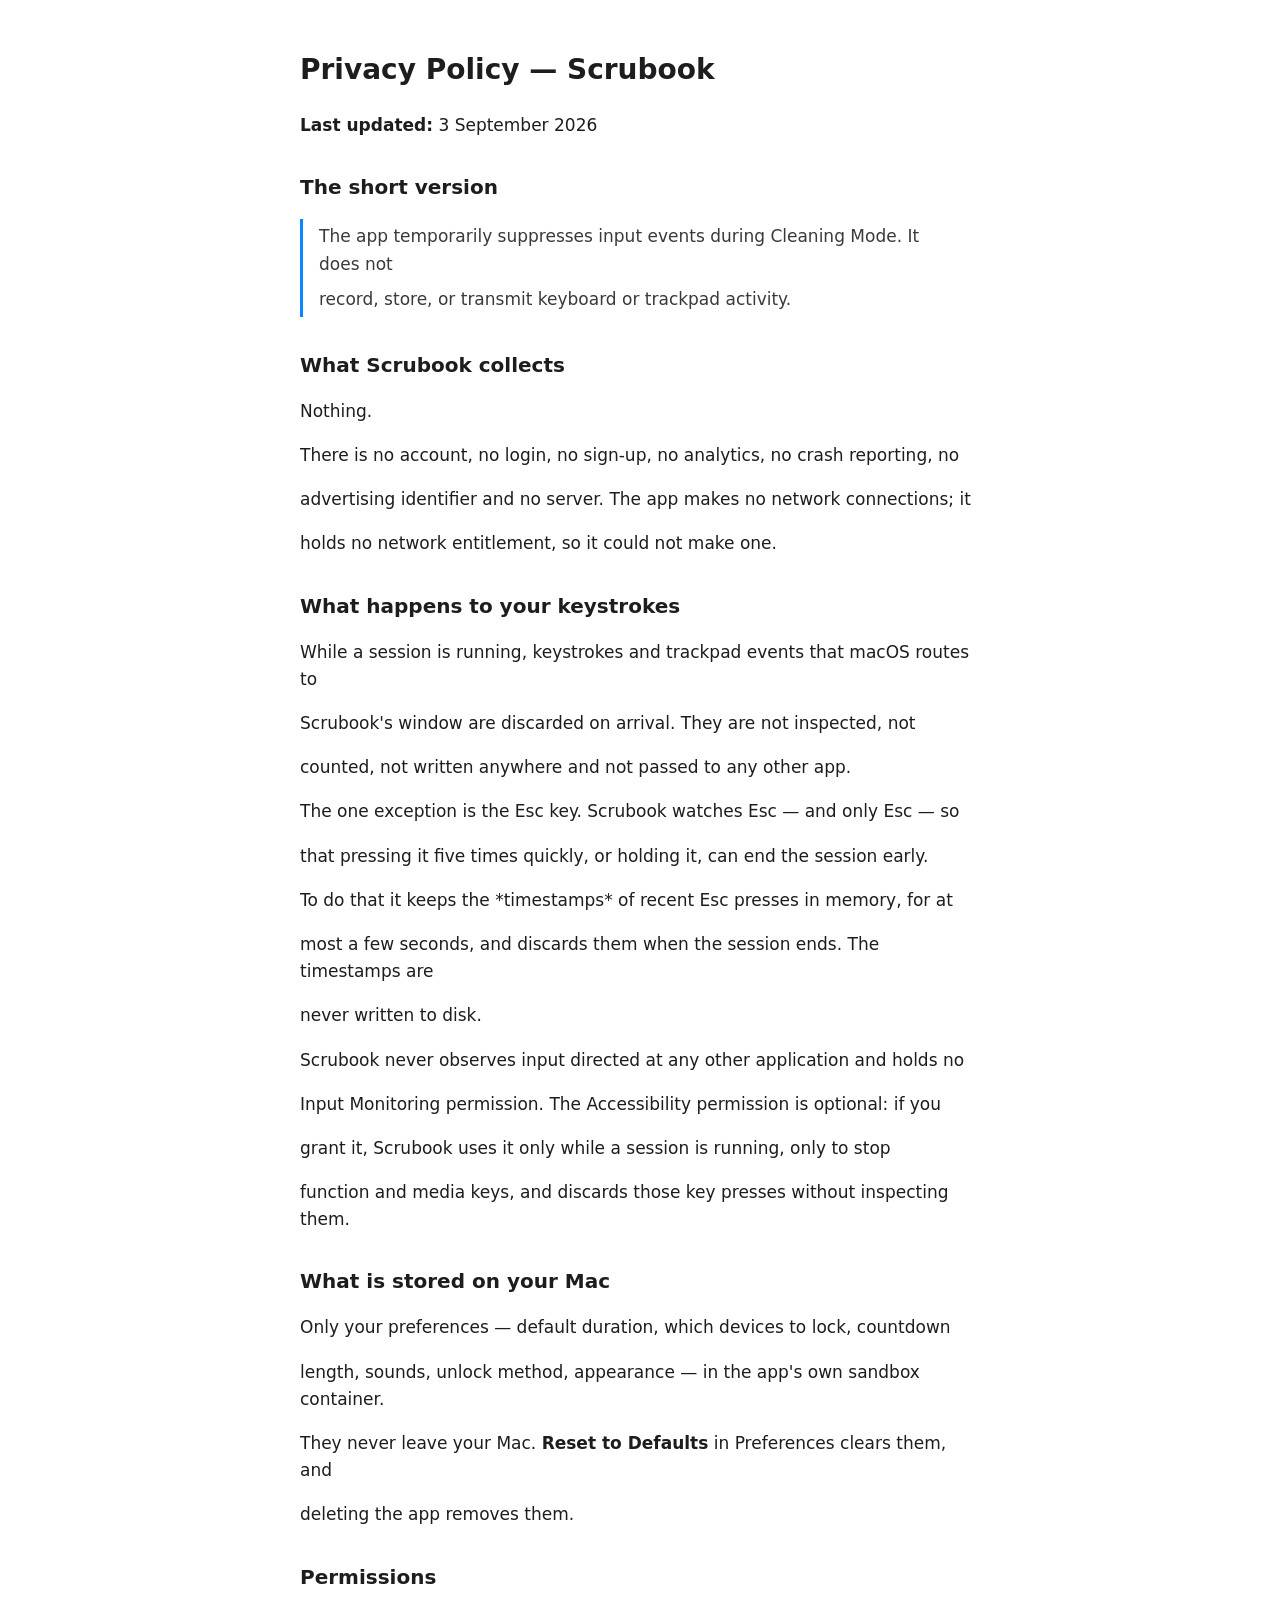
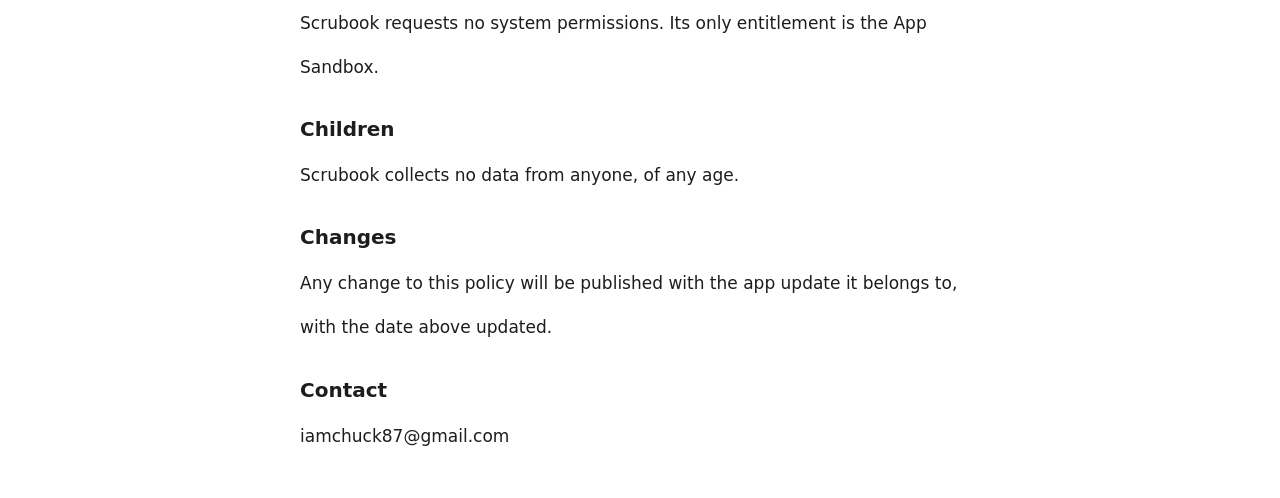
==== privacy.html @ 93cf6342 "Privacy policy: Accessibility is optional (function/media key lock) Co-Authored-By: Claude Fable 5.1" ====
<!doctype html><html lang="en"><head><meta charset="utf-8"><meta name="viewport" content="width=device-width,initial-scale=1">
<title>Scrubook — Privacy Policy</title>
<style>body{font:17px/1.6 -apple-system,system-ui,sans-serif;max-width:680px;margin:48px auto;padding:0 20px;color:#1d1d1f}
h1{font-size:28px}h2{font-size:20px;margin-top:32px}blockquote{border-left:3px solid #0a84ff;margin:0;padding:4px 16px;color:#3a3a3c}
@media(prefers-color-scheme:dark){body{background:#111;color:#e5e5ea}blockquote{color:#c7c7cc}}</style></head><body>
<h1>Privacy Policy — Scrubook</h1>

<p><strong>Last updated:</strong> 3 September 2026</p>

<h2>The short version</h2>

<blockquote>The app temporarily suppresses input events during Cleaning Mode. It does not</blockquote>
<blockquote>record, store, or transmit keyboard or trackpad activity.</blockquote>

<h2>What Scrubook collects</h2>

<p>Nothing.</p>

<p>There is no account, no login, no sign-up, no analytics, no crash reporting, no</p>
<p>advertising identifier and no server. The app makes no network connections; it</p>
<p>holds no network entitlement, so it could not make one.</p>

<h2>What happens to your keystrokes</h2>

<p>While a session is running, keystrokes and trackpad events that macOS routes to</p>
<p>Scrubook&#x27;s window are discarded on arrival. They are not inspected, not</p>
<p>counted, not written anywhere and not passed to any other app.</p>

<p>The one exception is the Esc key. Scrubook watches Esc — and only Esc — so</p>
<p>that pressing it five times quickly, or holding it, can end the session early.</p>
<p>To do that it keeps the *timestamps* of recent Esc presses in memory, for at</p>
<p>most a few seconds, and discards them when the session ends. The timestamps are</p>
<p>never written to disk.</p>

<p>Scrubook never observes input directed at any other application and holds no</p>
<p>Input Monitoring permission. The Accessibility permission is optional: if you</p>
<p>grant it, Scrubook uses it only while a session is running, only to stop</p>
<p>function and media keys, and discards those key presses without inspecting them.</p>

<h2>What is stored on your Mac</h2>

<p>Only your preferences — default duration, which devices to lock, countdown</p>
<p>length, sounds, unlock method, appearance — in the app&#x27;s own sandbox container.</p>
<p>They never leave your Mac. <strong>Reset to Defaults</strong> in Preferences clears them, and</p>
<p>deleting the app removes them.</p>

<h2>Permissions</h2>

<p>Scrubook requests no system permissions. Its only entitlement is the App</p>
<p>Sandbox.</p>

<h2>Children</h2>

<p>Scrubook collects no data from anyone, of any age.</p>

<h2>Changes</h2>

<p>Any change to this policy will be published with the app update it belongs to,</p>
<p>with the date above updated.</p>

<h2>Contact</h2>

<p>iamchuck87@gmail.com</p>
</body></html>
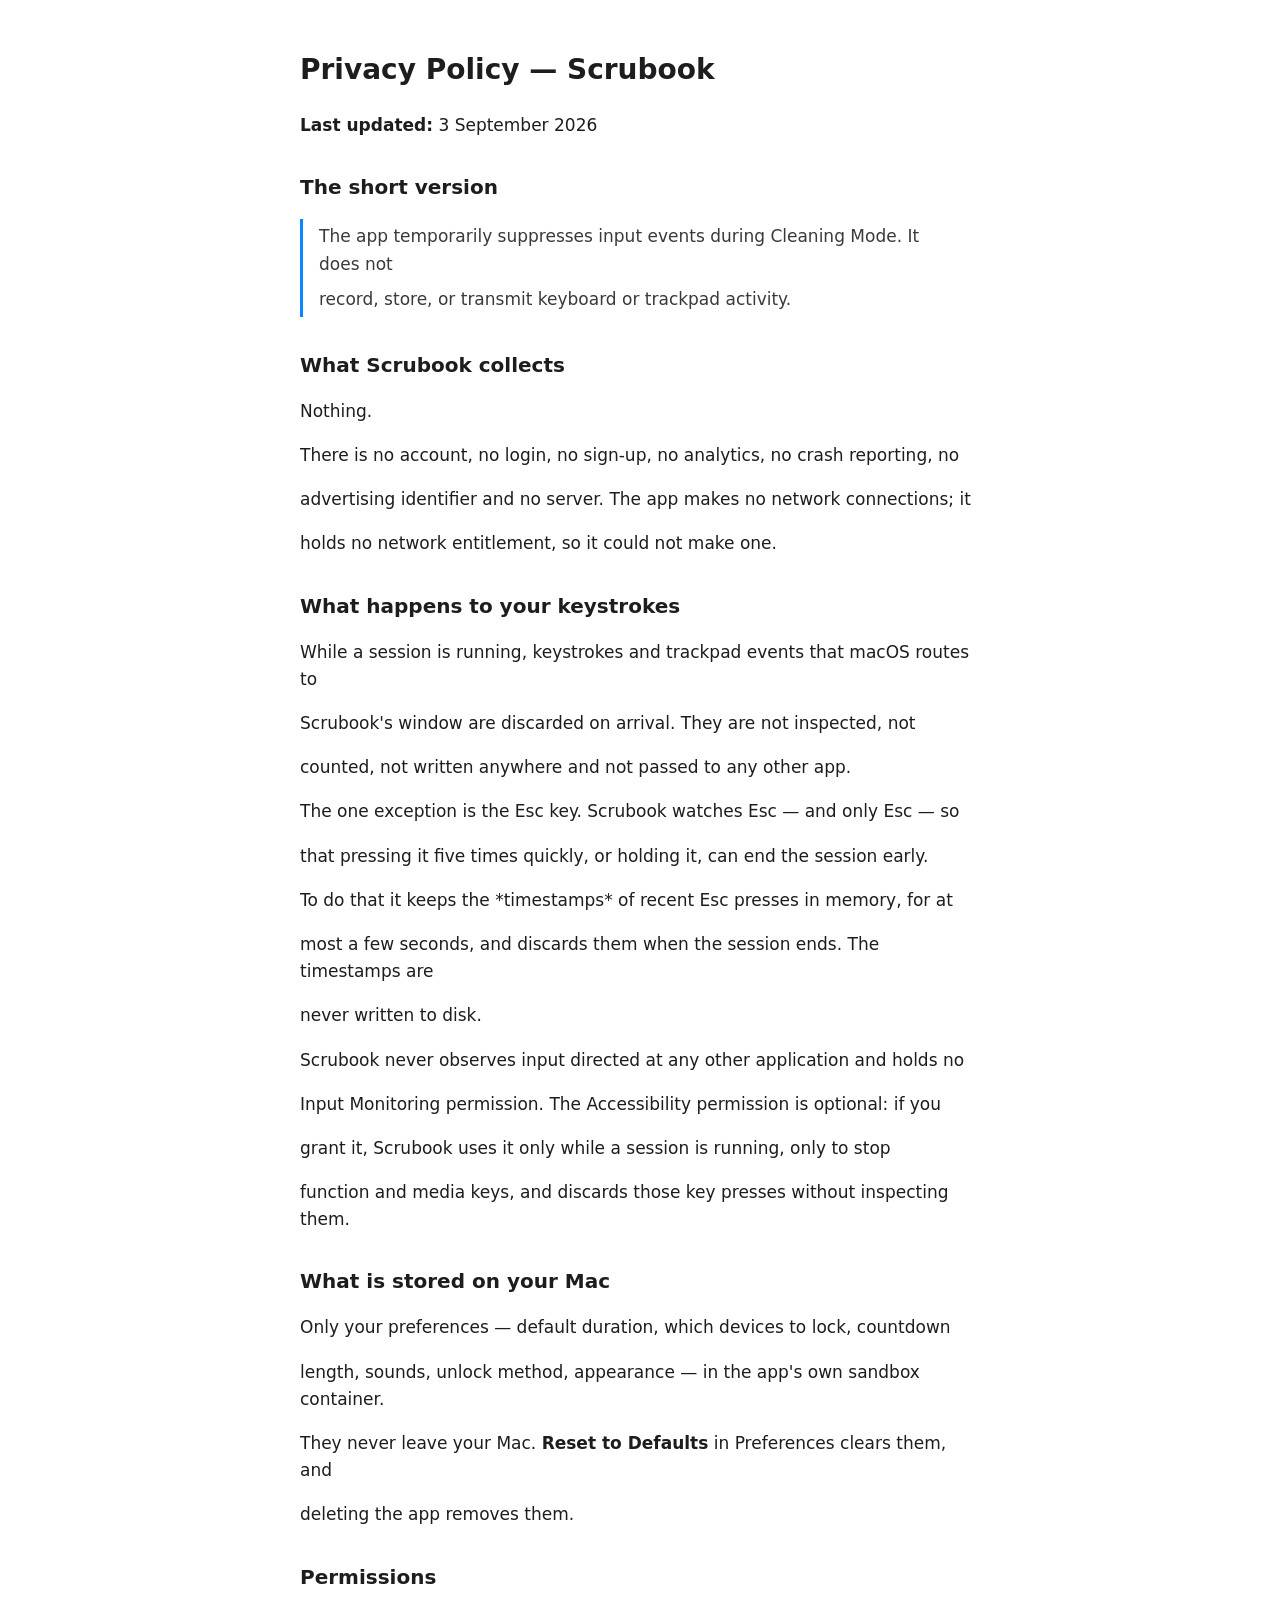
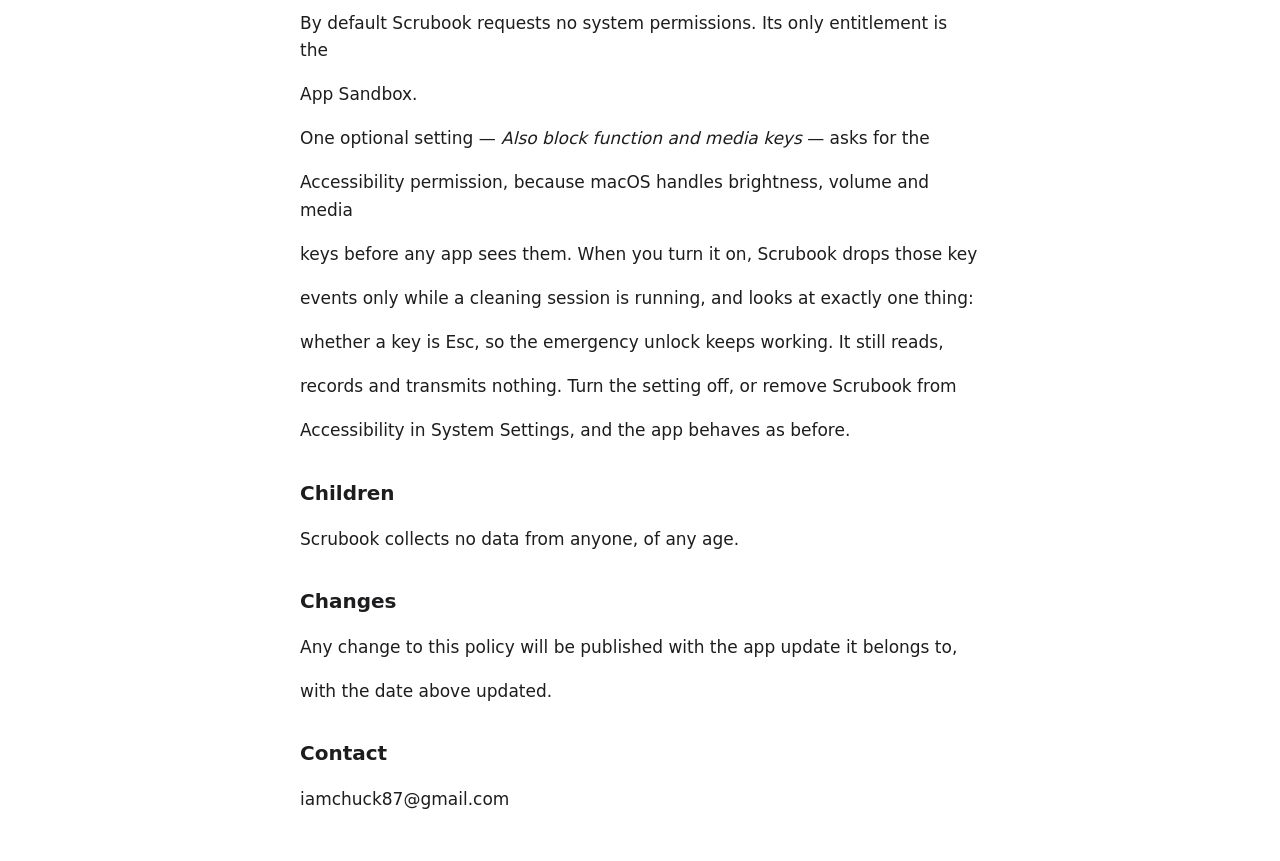
==== commit f43d6c18: "Permissions wording: base lock needs none, Accessibility optional Co-Authored-By: Claude Fable 5.1 <" ====
--- a/privacy.html
+++ b/privacy.html
@@ -46,8 +46,16 @@
 
 <h2>Permissions</h2>
 
-<p>Scrubook requests no system permissions. Its only entitlement is the App</p>
-<p>Sandbox.</p>
+<p>By default Scrubook requests no system permissions. Its only entitlement is the</p>
+<p>App Sandbox.</p>
+
+<p>One optional setting — <em>Also block function and media keys</em> — asks for the</p>
+<p>Accessibility permission, because macOS handles brightness, volume and media</p>
+<p>keys before any app sees them. When you turn it on, Scrubook drops those key</p>
+<p>events only while a cleaning session is running, and looks at exactly one thing:</p>
+<p>whether a key is Esc, so the emergency unlock keeps working. It still reads,</p>
+<p>records and transmits nothing. Turn the setting off, or remove Scrubook from</p>
+<p>Accessibility in System Settings, and the app behaves as before.</p>
 
 <h2>Children</h2>
 
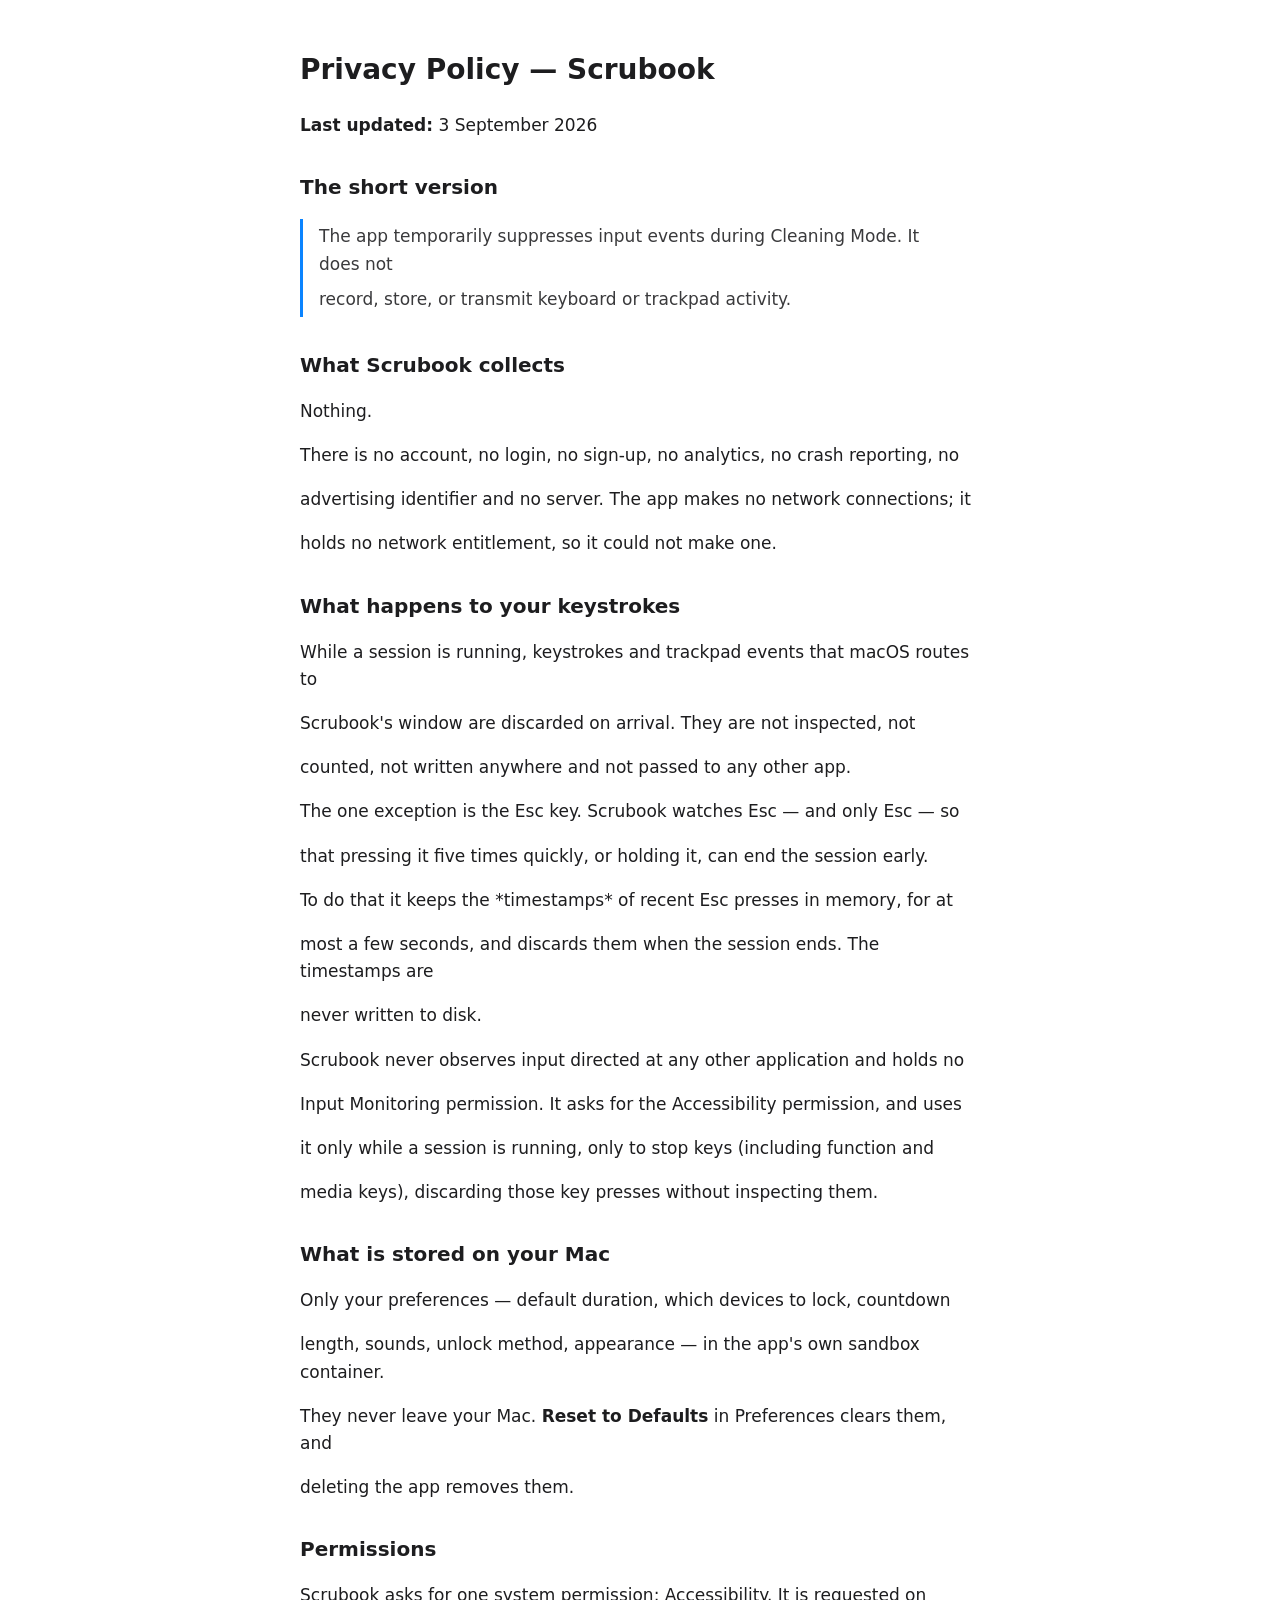
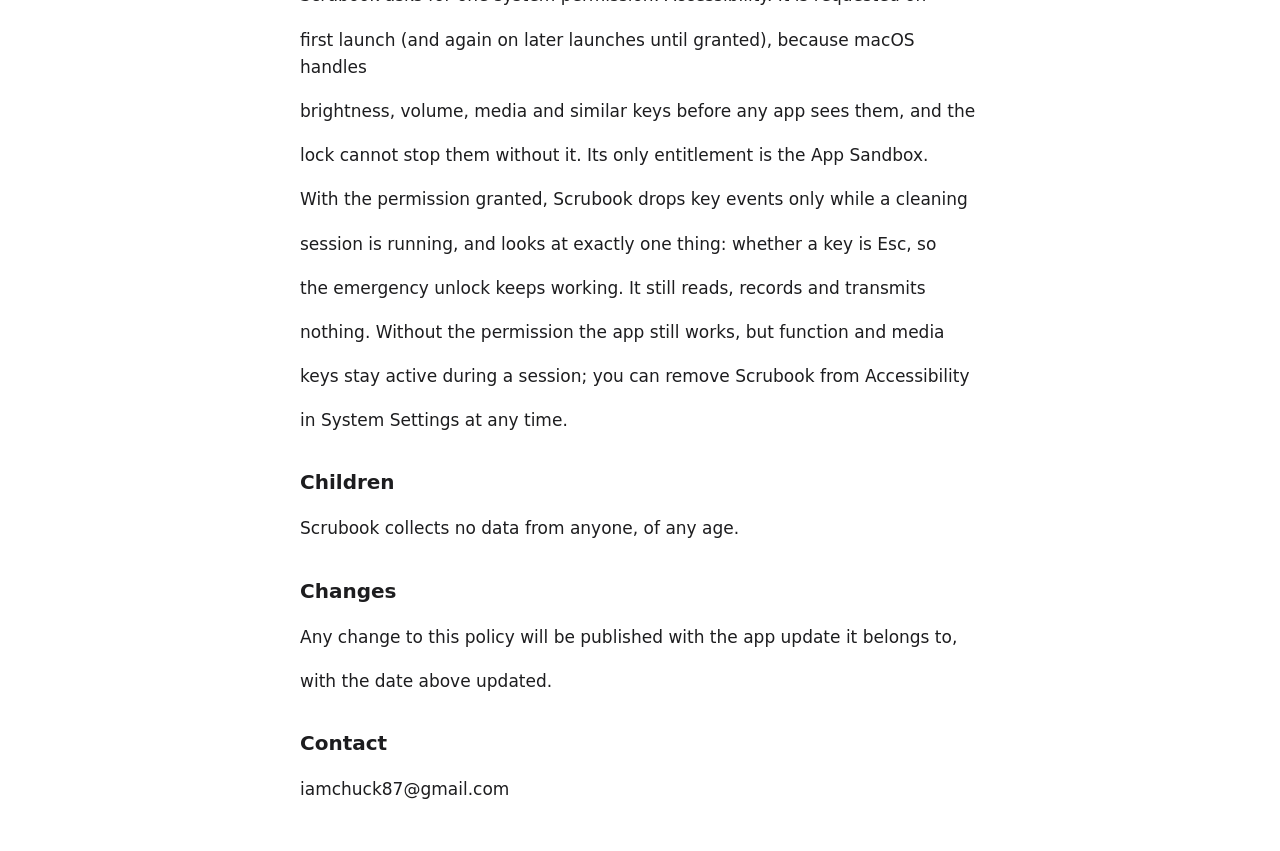
==== commit fadb3d92: "Accessibility permission is requested on first launch Co-Authored-By: Claude Fable 5.1 <noreply@anth" ====
--- a/privacy.html
+++ b/privacy.html
@@ -33,9 +33,9 @@
 <p>never written to disk.</p>
 
 <p>Scrubook never observes input directed at any other application and holds no</p>
-<p>Input Monitoring permission. The Accessibility permission is optional: if you</p>
-<p>grant it, Scrubook uses it only while a session is running, only to stop</p>
-<p>function and media keys, and discards those key presses without inspecting them.</p>
+<p>Input Monitoring permission. It asks for the Accessibility permission, and uses</p>
+<p>it only while a session is running, only to stop keys (including function and</p>
+<p>media keys), discarding those key presses without inspecting them.</p>
 
 <h2>What is stored on your Mac</h2>
 
@@ -46,16 +46,17 @@
 
 <h2>Permissions</h2>
 
-<p>By default Scrubook requests no system permissions. Its only entitlement is the</p>
-<p>App Sandbox.</p>
+<p>Scrubook asks for one system permission: Accessibility. It is requested on</p>
+<p>first launch (and again on later launches until granted), because macOS handles</p>
+<p>brightness, volume, media and similar keys before any app sees them, and the</p>
+<p>lock cannot stop them without it. Its only entitlement is the App Sandbox.</p>
 
-<p>One optional setting — <em>Also block function and media keys</em> — asks for the</p>
-<p>Accessibility permission, because macOS handles brightness, volume and media</p>
-<p>keys before any app sees them. When you turn it on, Scrubook drops those key</p>
-<p>events only while a cleaning session is running, and looks at exactly one thing:</p>
-<p>whether a key is Esc, so the emergency unlock keeps working. It still reads,</p>
-<p>records and transmits nothing. Turn the setting off, or remove Scrubook from</p>
-<p>Accessibility in System Settings, and the app behaves as before.</p>
+<p>With the permission granted, Scrubook drops key events only while a cleaning</p>
+<p>session is running, and looks at exactly one thing: whether a key is Esc, so</p>
+<p>the emergency unlock keeps working. It still reads, records and transmits</p>
+<p>nothing. Without the permission the app still works, but function and media</p>
+<p>keys stay active during a session; you can remove Scrubook from Accessibility</p>
+<p>in System Settings at any time.</p>
 
 <h2>Children</h2>
 
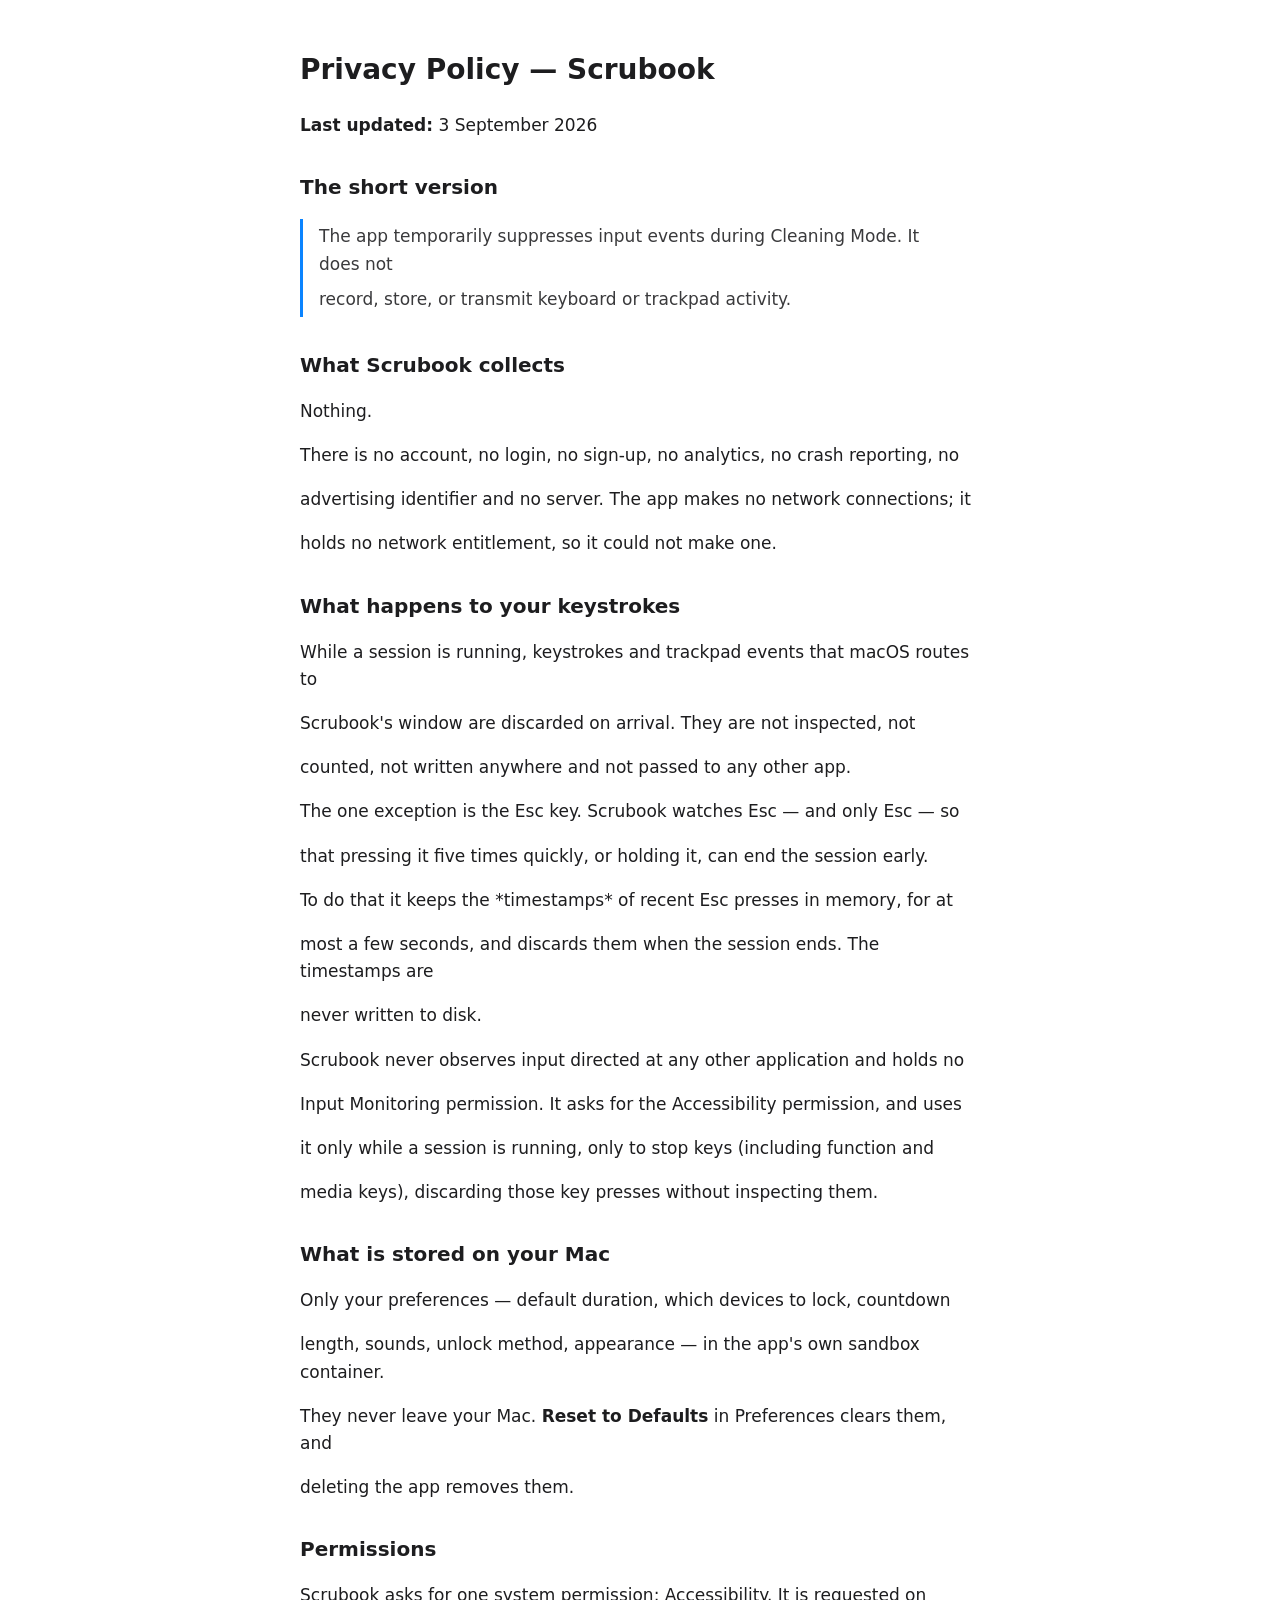
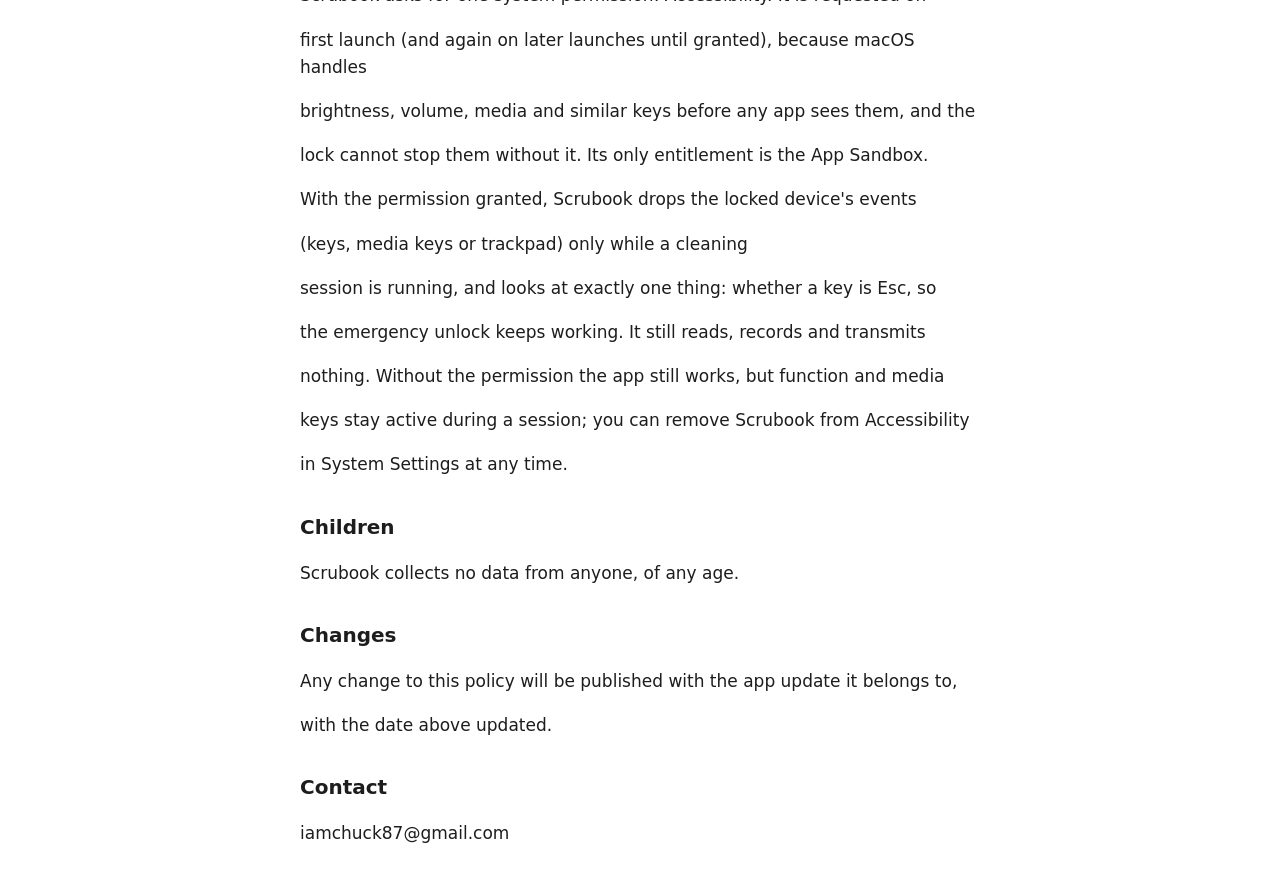
==== commit 3aef7e74: "Privacy: the tap drops the locked device's events Co-Authored-By: Claude Fable 5.1 <noreply@anthropi" ====
--- a/privacy.html
+++ b/privacy.html
@@ -51,7 +51,8 @@
 <p>brightness, volume, media and similar keys before any app sees them, and the</p>
 <p>lock cannot stop them without it. Its only entitlement is the App Sandbox.</p>
 
-<p>With the permission granted, Scrubook drops key events only while a cleaning</p>
+<p>With the permission granted, Scrubook drops the locked device's events</p>
+<p>(keys, media keys or trackpad) only while a cleaning</p>
 <p>session is running, and looks at exactly one thing: whether a key is Esc, so</p>
 <p>the emergency unlock keeps working. It still reads, records and transmits</p>
 <p>nothing. Without the permission the app still works, but function and media</p>
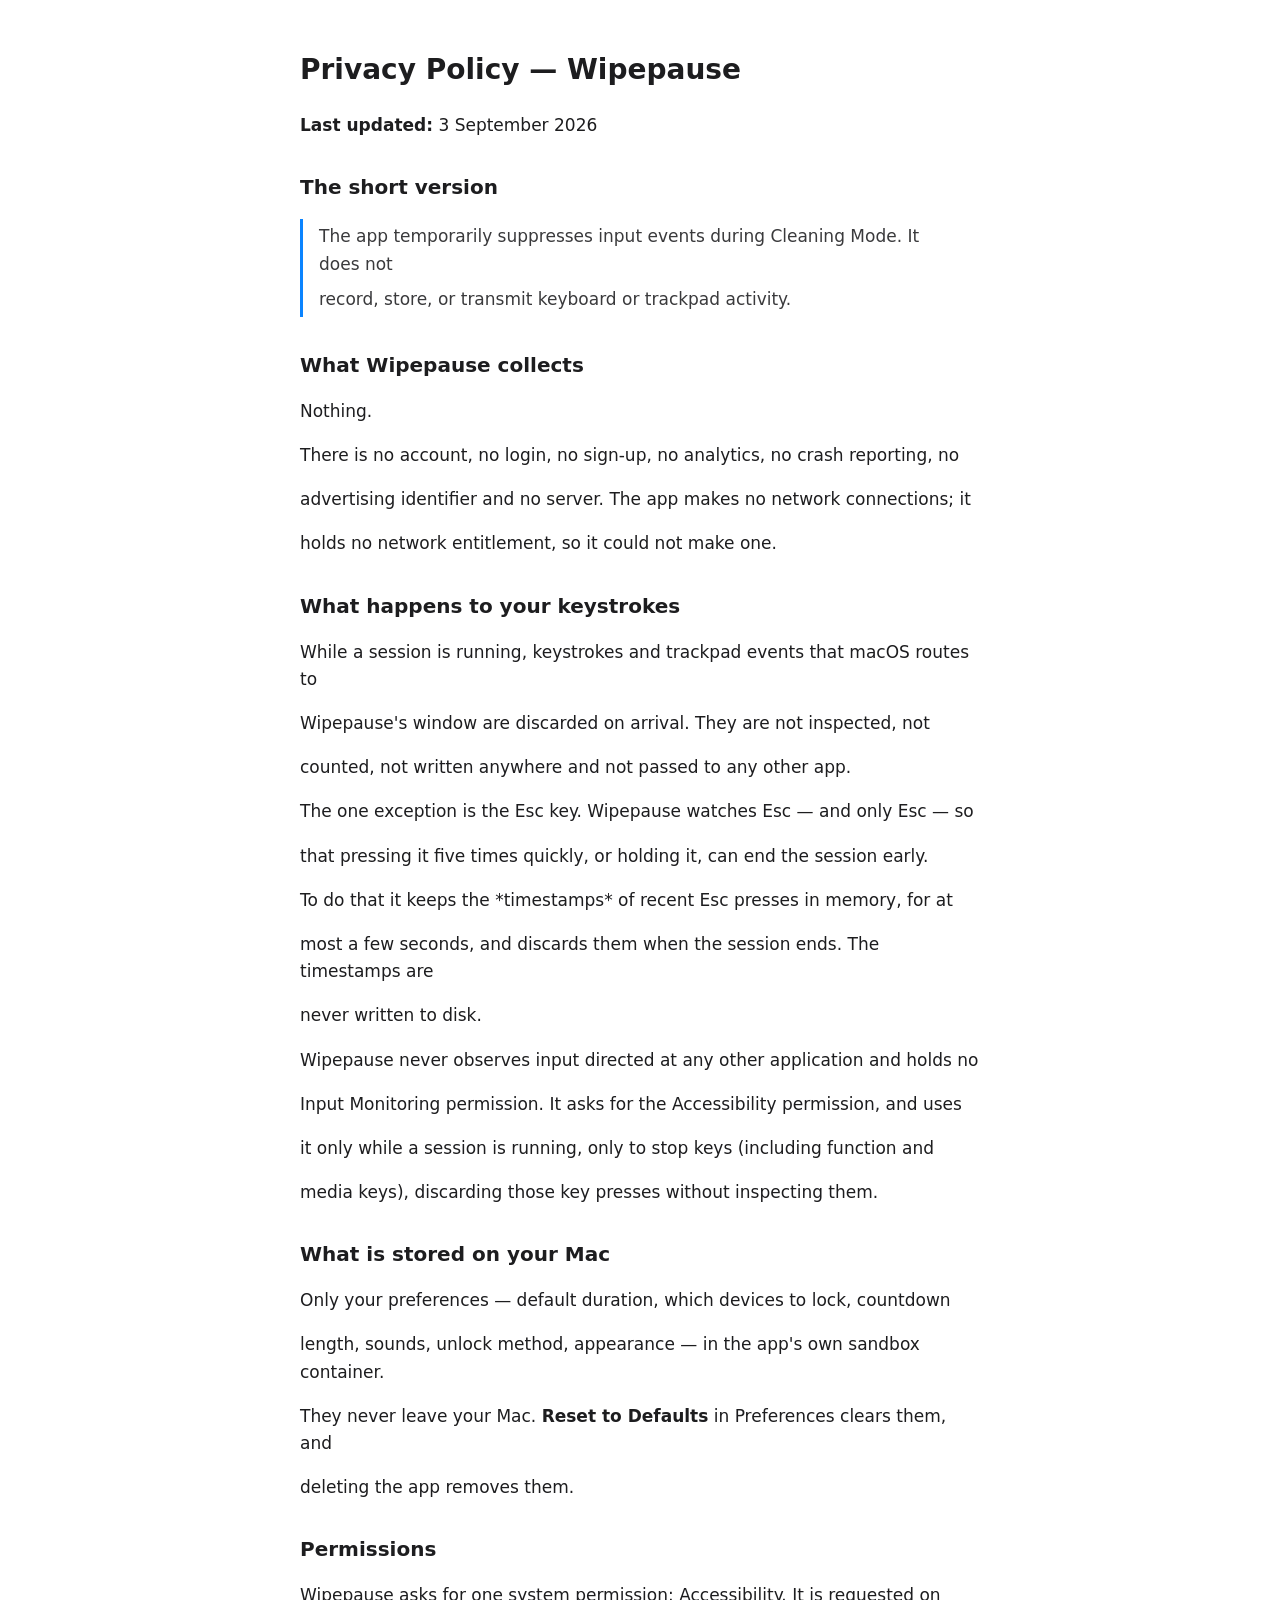
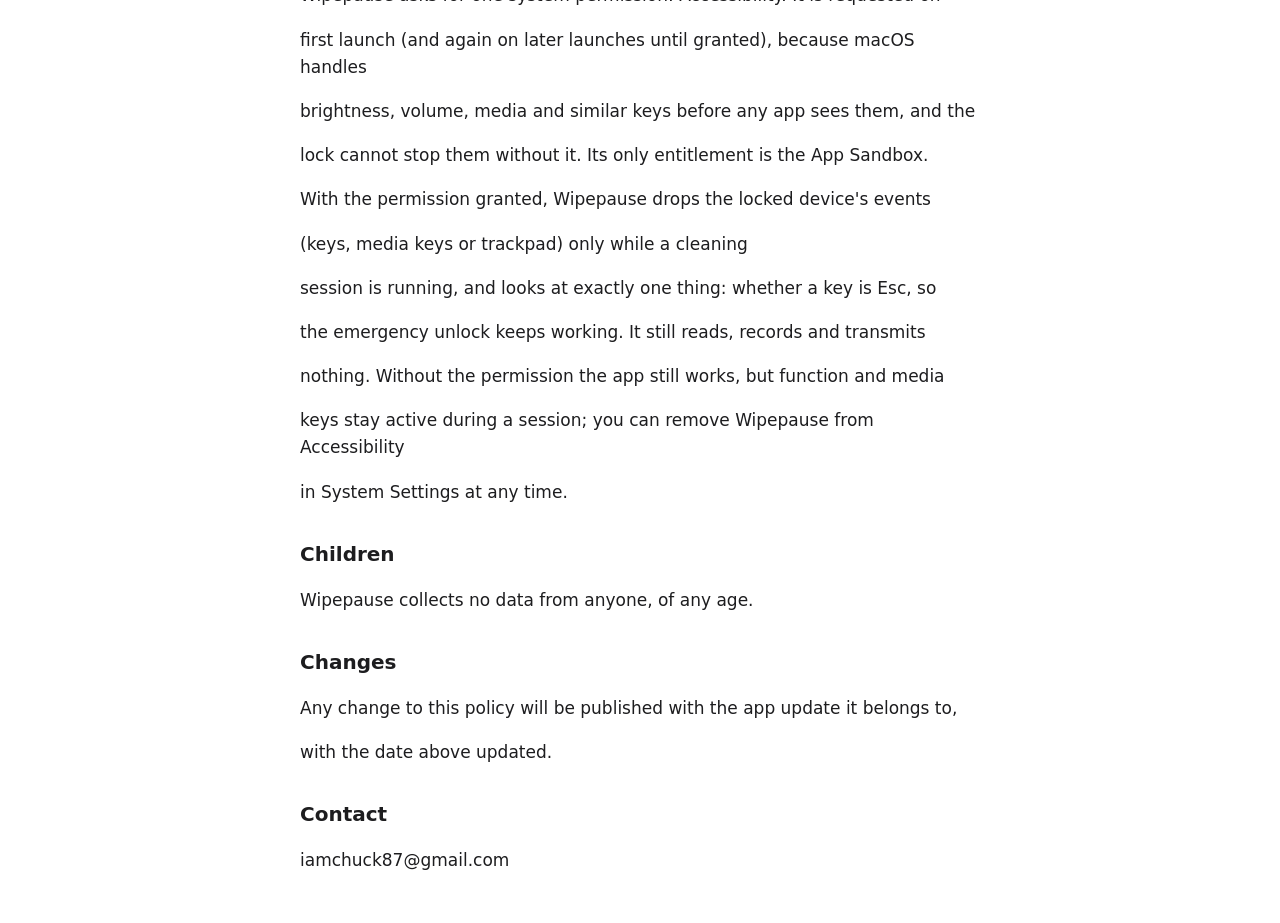
==== commit d2485f9e: "Rename to Wipepause Co-Authored-By: Claude Fable 5.1 <noreply@anthropic.com> Claude-Session: https:/" ====
--- a/privacy.html
+++ b/privacy.html
@@ -1,9 +1,9 @@
 <!doctype html><html lang="en"><head><meta charset="utf-8"><meta name="viewport" content="width=device-width,initial-scale=1">
-<title>Scrubook — Privacy Policy</title>
+<title>Wipepause — Privacy Policy</title>
 <style>body{font:17px/1.6 -apple-system,system-ui,sans-serif;max-width:680px;margin:48px auto;padding:0 20px;color:#1d1d1f}
 h1{font-size:28px}h2{font-size:20px;margin-top:32px}blockquote{border-left:3px solid #0a84ff;margin:0;padding:4px 16px;color:#3a3a3c}
 @media(prefers-color-scheme:dark){body{background:#111;color:#e5e5ea}blockquote{color:#c7c7cc}}</style></head><body>
-<h1>Privacy Policy — Scrubook</h1>
+<h1>Privacy Policy — Wipepause</h1>
 
 <p><strong>Last updated:</strong> 3 September 2026</p>
 
@@ -12,7 +12,7 @@
 <blockquote>The app temporarily suppresses input events during Cleaning Mode. It does not</blockquote>
 <blockquote>record, store, or transmit keyboard or trackpad activity.</blockquote>
 
-<h2>What Scrubook collects</h2>
+<h2>What Wipepause collects</h2>
 
 <p>Nothing.</p>
 
@@ -23,16 +23,16 @@
 <h2>What happens to your keystrokes</h2>
 
 <p>While a session is running, keystrokes and trackpad events that macOS routes to</p>
-<p>Scrubook&#x27;s window are discarded on arrival. They are not inspected, not</p>
+<p>Wipepause&#x27;s window are discarded on arrival. They are not inspected, not</p>
 <p>counted, not written anywhere and not passed to any other app.</p>
 
-<p>The one exception is the Esc key. Scrubook watches Esc — and only Esc — so</p>
+<p>The one exception is the Esc key. Wipepause watches Esc — and only Esc — so</p>
 <p>that pressing it five times quickly, or holding it, can end the session early.</p>
 <p>To do that it keeps the *timestamps* of recent Esc presses in memory, for at</p>
 <p>most a few seconds, and discards them when the session ends. The timestamps are</p>
 <p>never written to disk.</p>
 
-<p>Scrubook never observes input directed at any other application and holds no</p>
+<p>Wipepause never observes input directed at any other application and holds no</p>
 <p>Input Monitoring permission. It asks for the Accessibility permission, and uses</p>
 <p>it only while a session is running, only to stop keys (including function and</p>
 <p>media keys), discarding those key presses without inspecting them.</p>
@@ -46,22 +46,22 @@
 
 <h2>Permissions</h2>
 
-<p>Scrubook asks for one system permission: Accessibility. It is requested on</p>
+<p>Wipepause asks for one system permission: Accessibility. It is requested on</p>
 <p>first launch (and again on later launches until granted), because macOS handles</p>
 <p>brightness, volume, media and similar keys before any app sees them, and the</p>
 <p>lock cannot stop them without it. Its only entitlement is the App Sandbox.</p>
 
-<p>With the permission granted, Scrubook drops the locked device's events</p>
+<p>With the permission granted, Wipepause drops the locked device's events</p>
 <p>(keys, media keys or trackpad) only while a cleaning</p>
 <p>session is running, and looks at exactly one thing: whether a key is Esc, so</p>
 <p>the emergency unlock keeps working. It still reads, records and transmits</p>
 <p>nothing. Without the permission the app still works, but function and media</p>
-<p>keys stay active during a session; you can remove Scrubook from Accessibility</p>
+<p>keys stay active during a session; you can remove Wipepause from Accessibility</p>
 <p>in System Settings at any time.</p>
 
 <h2>Children</h2>
 
-<p>Scrubook collects no data from anyone, of any age.</p>
+<p>Wipepause collects no data from anyone, of any age.</p>
 
 <h2>Changes</h2>
 
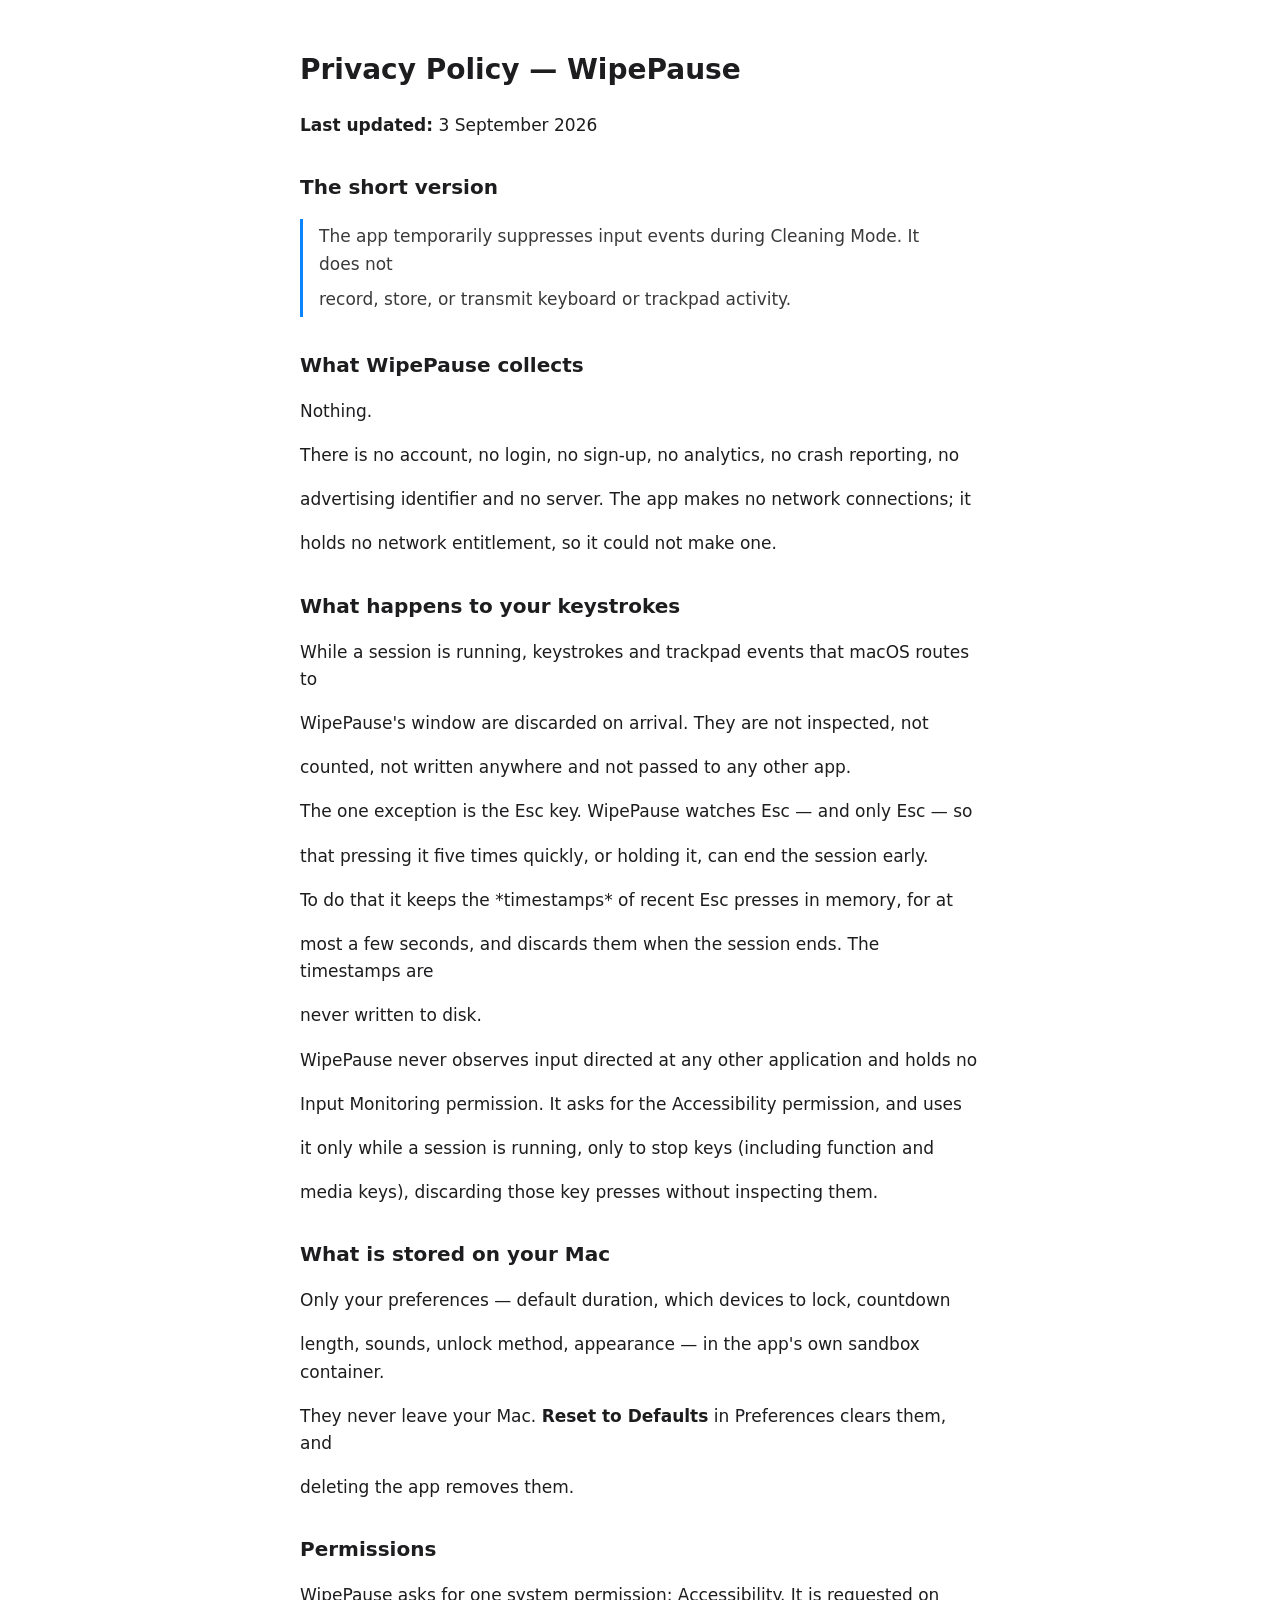
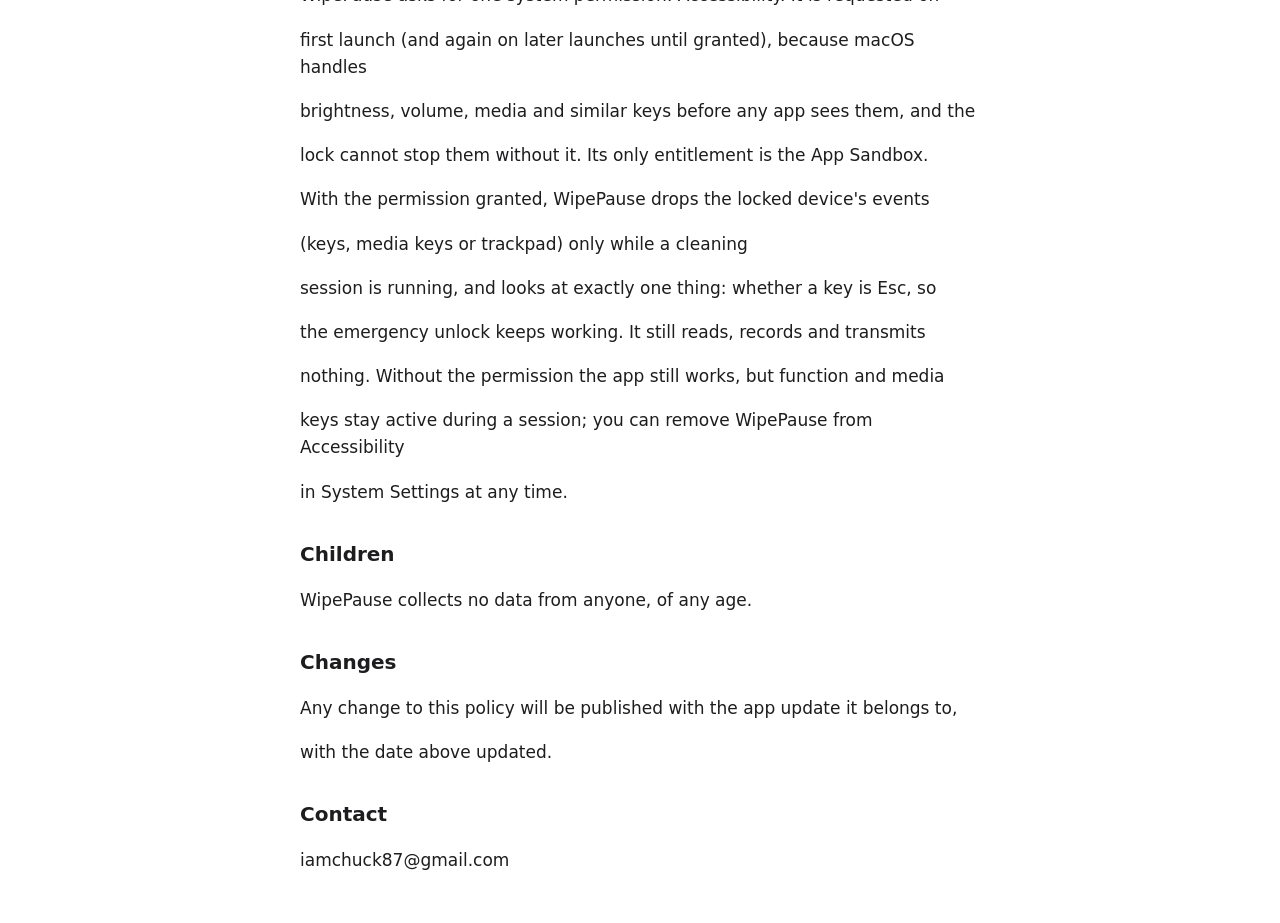
==== commit 0072c2e3: "Spell the name WipePause Co-Authored-By: Claude Fable 5.1 <noreply@anthropic.com> Claude-Session: ht" ====
--- a/privacy.html
+++ b/privacy.html
@@ -1,9 +1,9 @@
 <!doctype html><html lang="en"><head><meta charset="utf-8"><meta name="viewport" content="width=device-width,initial-scale=1">
-<title>Wipepause — Privacy Policy</title>
+<title>WipePause — Privacy Policy</title>
 <style>body{font:17px/1.6 -apple-system,system-ui,sans-serif;max-width:680px;margin:48px auto;padding:0 20px;color:#1d1d1f}
 h1{font-size:28px}h2{font-size:20px;margin-top:32px}blockquote{border-left:3px solid #0a84ff;margin:0;padding:4px 16px;color:#3a3a3c}
 @media(prefers-color-scheme:dark){body{background:#111;color:#e5e5ea}blockquote{color:#c7c7cc}}</style></head><body>
-<h1>Privacy Policy — Wipepause</h1>
+<h1>Privacy Policy — WipePause</h1>
 
 <p><strong>Last updated:</strong> 3 September 2026</p>
 
@@ -12,7 +12,7 @@
 <blockquote>The app temporarily suppresses input events during Cleaning Mode. It does not</blockquote>
 <blockquote>record, store, or transmit keyboard or trackpad activity.</blockquote>
 
-<h2>What Wipepause collects</h2>
+<h2>What WipePause collects</h2>
 
 <p>Nothing.</p>
 
@@ -23,16 +23,16 @@
 <h2>What happens to your keystrokes</h2>
 
 <p>While a session is running, keystrokes and trackpad events that macOS routes to</p>
-<p>Wipepause&#x27;s window are discarded on arrival. They are not inspected, not</p>
+<p>WipePause&#x27;s window are discarded on arrival. They are not inspected, not</p>
 <p>counted, not written anywhere and not passed to any other app.</p>
 
-<p>The one exception is the Esc key. Wipepause watches Esc — and only Esc — so</p>
+<p>The one exception is the Esc key. WipePause watches Esc — and only Esc — so</p>
 <p>that pressing it five times quickly, or holding it, can end the session early.</p>
 <p>To do that it keeps the *timestamps* of recent Esc presses in memory, for at</p>
 <p>most a few seconds, and discards them when the session ends. The timestamps are</p>
 <p>never written to disk.</p>
 
-<p>Wipepause never observes input directed at any other application and holds no</p>
+<p>WipePause never observes input directed at any other application and holds no</p>
 <p>Input Monitoring permission. It asks for the Accessibility permission, and uses</p>
 <p>it only while a session is running, only to stop keys (including function and</p>
 <p>media keys), discarding those key presses without inspecting them.</p>
@@ -46,22 +46,22 @@
 
 <h2>Permissions</h2>
 
-<p>Wipepause asks for one system permission: Accessibility. It is requested on</p>
+<p>WipePause asks for one system permission: Accessibility. It is requested on</p>
 <p>first launch (and again on later launches until granted), because macOS handles</p>
 <p>brightness, volume, media and similar keys before any app sees them, and the</p>
 <p>lock cannot stop them without it. Its only entitlement is the App Sandbox.</p>
 
-<p>With the permission granted, Wipepause drops the locked device's events</p>
+<p>With the permission granted, WipePause drops the locked device's events</p>
 <p>(keys, media keys or trackpad) only while a cleaning</p>
 <p>session is running, and looks at exactly one thing: whether a key is Esc, so</p>
 <p>the emergency unlock keeps working. It still reads, records and transmits</p>
 <p>nothing. Without the permission the app still works, but function and media</p>
-<p>keys stay active during a session; you can remove Wipepause from Accessibility</p>
+<p>keys stay active during a session; you can remove WipePause from Accessibility</p>
 <p>in System Settings at any time.</p>
 
 <h2>Children</h2>
 
-<p>Wipepause collects no data from anyone, of any age.</p>
+<p>WipePause collects no data from anyone, of any age.</p>
 
 <h2>Changes</h2>
 
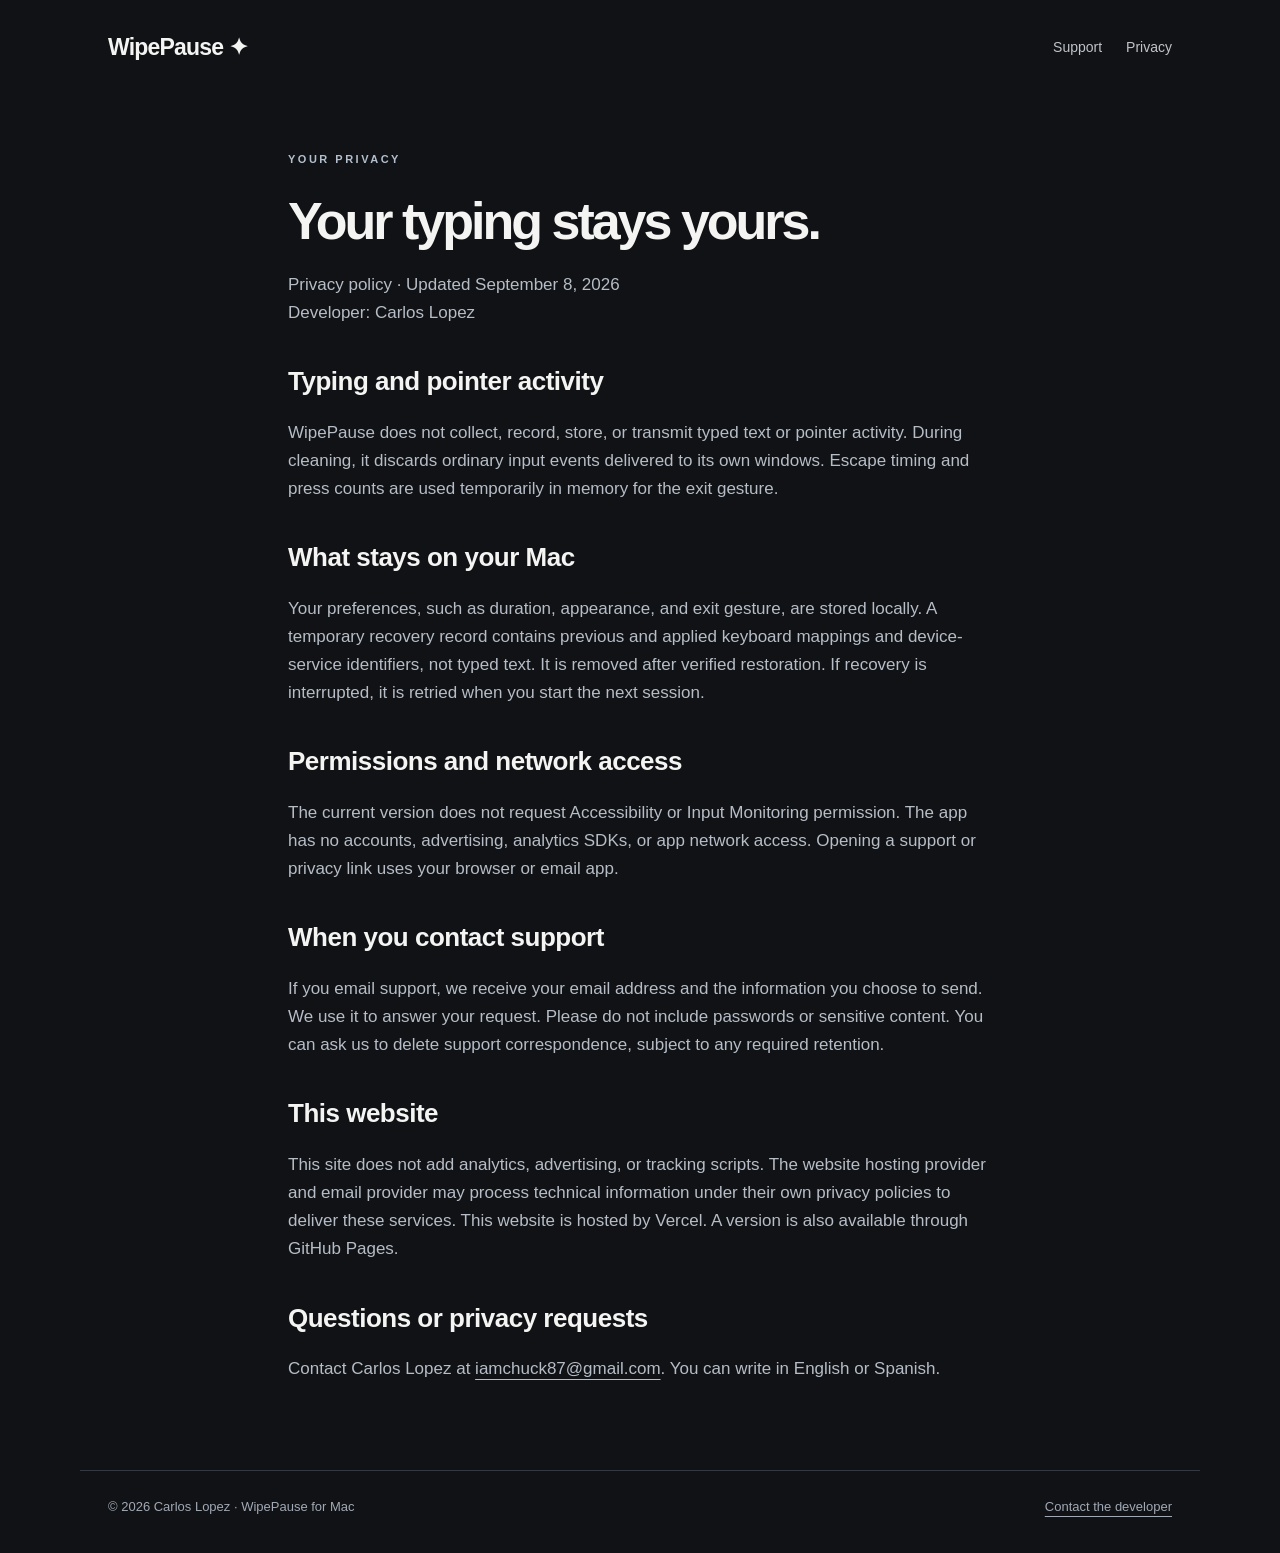
==== commit 4942b9bc: "Publish WipePause support and privacy website for Vercel" ====
--- a/privacy.html
+++ b/privacy.html
@@ -1,74 +1 @@
-<!doctype html><html lang="en"><head><meta charset="utf-8"><meta name="viewport" content="width=device-width,initial-scale=1">
-<title>WipePause — Privacy Policy</title>
-<style>body{font:17px/1.6 -apple-system,system-ui,sans-serif;max-width:680px;margin:48px auto;padding:0 20px;color:#1d1d1f}
-h1{font-size:28px}h2{font-size:20px;margin-top:32px}blockquote{border-left:3px solid #0a84ff;margin:0;padding:4px 16px;color:#3a3a3c}
-@media(prefers-color-scheme:dark){body{background:#111;color:#e5e5ea}blockquote{color:#c7c7cc}}</style></head><body>
-<h1>Privacy Policy — WipePause</h1>
-
-<p><strong>Last updated:</strong> 3 September 2026</p>
-
-<h2>The short version</h2>
-
-<blockquote>The app temporarily suppresses input events during Cleaning Mode. It does not</blockquote>
-<blockquote>record, store, or transmit keyboard or trackpad activity.</blockquote>
-
-<h2>What WipePause collects</h2>
-
-<p>Nothing.</p>
-
-<p>There is no account, no login, no sign-up, no analytics, no crash reporting, no</p>
-<p>advertising identifier and no server. The app makes no network connections; it</p>
-<p>holds no network entitlement, so it could not make one.</p>
-
-<h2>What happens to your keystrokes</h2>
-
-<p>While a session is running, keystrokes and trackpad events that macOS routes to</p>
-<p>WipePause&#x27;s window are discarded on arrival. They are not inspected, not</p>
-<p>counted, not written anywhere and not passed to any other app.</p>
-
-<p>The one exception is the Esc key. WipePause watches Esc — and only Esc — so</p>
-<p>that pressing it five times quickly, or holding it, can end the session early.</p>
-<p>To do that it keeps the *timestamps* of recent Esc presses in memory, for at</p>
-<p>most a few seconds, and discards them when the session ends. The timestamps are</p>
-<p>never written to disk.</p>
-
-<p>WipePause never observes input directed at any other application and holds no</p>
-<p>Input Monitoring permission. It asks for the Accessibility permission, and uses</p>
-<p>it only while a session is running, only to stop keys (including function and</p>
-<p>media keys), discarding those key presses without inspecting them.</p>
-
-<h2>What is stored on your Mac</h2>
-
-<p>Only your preferences — default duration, which devices to lock, countdown</p>
-<p>length, sounds, unlock method, appearance — in the app&#x27;s own sandbox container.</p>
-<p>They never leave your Mac. <strong>Reset to Defaults</strong> in Preferences clears them, and</p>
-<p>deleting the app removes them.</p>
-
-<h2>Permissions</h2>
-
-<p>WipePause asks for one system permission: Accessibility. It is requested on</p>
-<p>first launch (and again on later launches until granted), because macOS handles</p>
-<p>brightness, volume, media and similar keys before any app sees them, and the</p>
-<p>lock cannot stop them without it. Its only entitlement is the App Sandbox.</p>
-
-<p>With the permission granted, WipePause drops the locked device's events</p>
-<p>(keys, media keys or trackpad) only while a cleaning</p>
-<p>session is running, and looks at exactly one thing: whether a key is Esc, so</p>
-<p>the emergency unlock keeps working. It still reads, records and transmits</p>
-<p>nothing. Without the permission the app still works, but function and media</p>
-<p>keys stay active during a session; you can remove WipePause from Accessibility</p>
-<p>in System Settings at any time.</p>
-
-<h2>Children</h2>
-
-<p>WipePause collects no data from anyone, of any age.</p>
-
-<h2>Changes</h2>
-
-<p>Any change to this policy will be published with the app update it belongs to,</p>
-<p>with the date above updated.</p>
-
-<h2>Contact</h2>
-
-<p>iamchuck87@gmail.com</p>
-</body></html>+<!doctype html><html lang="en"><head><meta charset="utf-8"><meta name="viewport" content="width=device-width,initial-scale=1"><meta name="color-scheme" content="dark"><meta name="description" content="What WipePause stores locally, how support email is handled, and how to contact the developer."><meta property="og:title" content="WipePause — Privacy"><meta property="og:description" content="What WipePause stores locally, how support email is handled, and how to contact the developer."><title>WipePause — Privacy</title><link rel="stylesheet" href="styles.css"></head><body><a class="skip" href="#main">Skip to content</a><nav aria-label="Main navigation"><a class="brand" href="index.html">WipePause<span aria-hidden="true"> ✦</span></a><div class="navlinks"><a href="index.html#support">Support</a><a href="privacy.html">Privacy</a></div></nav><main id="main" class="prose"><span class="eyebrow">Your privacy</span><h1>Your typing stays yours.</h1><p>Privacy policy · Updated September 8, 2026<br>Developer: Carlos Lopez</p><h2>Typing and pointer activity</h2><p>WipePause does not collect, record, store, or transmit typed text or pointer activity. During cleaning, it discards ordinary input events delivered to its own windows. Escape timing and press counts are used temporarily in memory for the exit gesture.</p><h2>What stays on your Mac</h2><p>Your preferences, such as duration, appearance, and exit gesture, are stored locally. A temporary recovery record contains previous and applied keyboard mappings and device-service identifiers, not typed text. It is removed after verified restoration. If recovery is interrupted, it is retried when you start the next session.</p><h2>Permissions and network access</h2><p>The current version does not request Accessibility or Input Monitoring permission. The app has no accounts, advertising, analytics SDKs, or app network access. Opening a support or privacy link uses your browser or email app.</p><h2>When you contact support</h2><p>If you email support, we receive your email address and the information you choose to send. We use it to answer your request. Please do not include passwords or sensitive content. You can ask us to delete support correspondence, subject to any required retention.</p><h2>This website</h2><p>This site does not add analytics, advertising, or tracking scripts. The website hosting provider and email provider may process technical information under their own privacy policies to deliver these services. This website is hosted by Vercel. A version is also available through GitHub Pages.</p><h2>Questions or privacy requests</h2><p>Contact Carlos Lopez at <a href="mailto:iamchuck87@gmail.com?subject=WipePause%20privacy">iamchuck87@gmail.com</a>. You can write in English or Spanish.</p></main><footer><span>© 2026 Carlos Lopez · WipePause for Mac</span><a href="mailto:iamchuck87@gmail.com">Contact the developer</a></footer></body></html>
--- a/styles.css
+++ b/styles.css
@@ -0,0 +1 @@
+*{box-sizing:border-box}html{scroll-behavior:smooth;scroll-padding-top:32px}body{margin:0;background:#101215;color:#f4f4f3;font:17px/1.65 -apple-system,BlinkMacSystemFont,"Segoe UI",sans-serif}a{color:inherit;text-underline-offset:5px}a:hover{color:#c6d8ee}a:focus-visible,summary:focus-visible{outline:3px solid #a5caef;outline-offset:6px}nav,main,footer{max-width:1120px;margin:auto;padding:0 28px}nav{display:flex;align-items:center;justify-content:space-between;gap:20px;min-height:96px}.brand{font-weight:700;font-size:23px;letter-spacing:-.8px;text-decoration:none}.navlinks{display:flex;gap:24px;font-size:14px;color:#c0c3c9}.navlinks a{text-decoration:none}.eyebrow{text-transform:uppercase;letter-spacing:2.5px;font-size:11px;color:#b4bfce;font-weight:650}h1{font-size:clamp(42px,6.5vw,76px);line-height:1.06;letter-spacing:-3px;margin:22px 0}h2{font-size:clamp(30px,4vw,44px);line-height:1.15;letter-spacing:-1.5px;margin:12px 0 22px}h3{font-size:20px;letter-spacing:-.4px}p{color:#b6bdc7}.hero{padding:72px 0 36px;text-align:center}.hero p{max-width:610px;margin:24px auto}.button{display:inline-block;padding:13px 23px;background:#edf1f7;color:#171b22!important;border-radius:100px;font-weight:600;text-decoration:none;font-size:14px}.button:hover{background:#d5e2f3}.secondary{background:transparent;color:#dee4ed!important;border:1px solid #444b56;margin-left:10px}.visual{margin:28px 0 60px;border:1px solid #343941;border-radius:20px;overflow:hidden;background:#20252d}.visual img{width:100%;height:auto;display:block}.steps{display:grid;grid-template-columns:repeat(3,1fr);gap:38px;padding:10px 0 70px}.num{font-size:12px;color:#a1acbb;letter-spacing:2px}.steps h3{margin:12px 0 8px}.steps p{font-size:15px;margin:0}.support{border-top:1px solid #343941;padding:70px 0;display:grid;grid-template-columns:1fr 1fr;gap:65px}.email{display:block;font-size:clamp(19px,2.8vw,29px);letter-spacing:-.8px;margin:22px 0}.small{font-size:14px}.faq{padding:15px 0 70px}details{border-bottom:1px solid #343941;padding:22px 0}summary{cursor:pointer;font-weight:550}details p{max-width:800px;margin:16px 0 0}.note{color:#a1a9b5;font-size:13px;padding:0 0 55px;max-width:840px}footer{border-top:1px solid #343941;padding-top:25px;padding-bottom:35px;display:flex;justify-content:space-between;gap:20px;color:#a1a9b5;font-size:13px}.prose{max-width:760px;padding-top:48px;padding-bottom:70px}.prose h1{font-size:52px}.prose h2{font-size:26px;margin-top:40px;letter-spacing:-.5px}.skip{position:absolute;left:20px;top:-100px;background:white;color:black;padding:12px;z-index:5}.skip:focus{top:10px}@media(max-width:650px){nav,main,footer{padding-left:20px;padding-right:20px}nav{min-height:80px}.hero{padding-top:40px}h1{letter-spacing:-1.8px}.steps,.support{grid-template-columns:1fr;gap:25px}.support{padding:45px 0}.steps{padding-bottom:40px}.visual{margin-bottom:35px;border-radius:12px}.navlinks{gap:15px}.secondary{margin-top:10px}.prose h1{font-size:42px}footer{flex-wrap:wrap}}@media(prefers-reduced-motion:reduce){html{scroll-behavior:auto}}
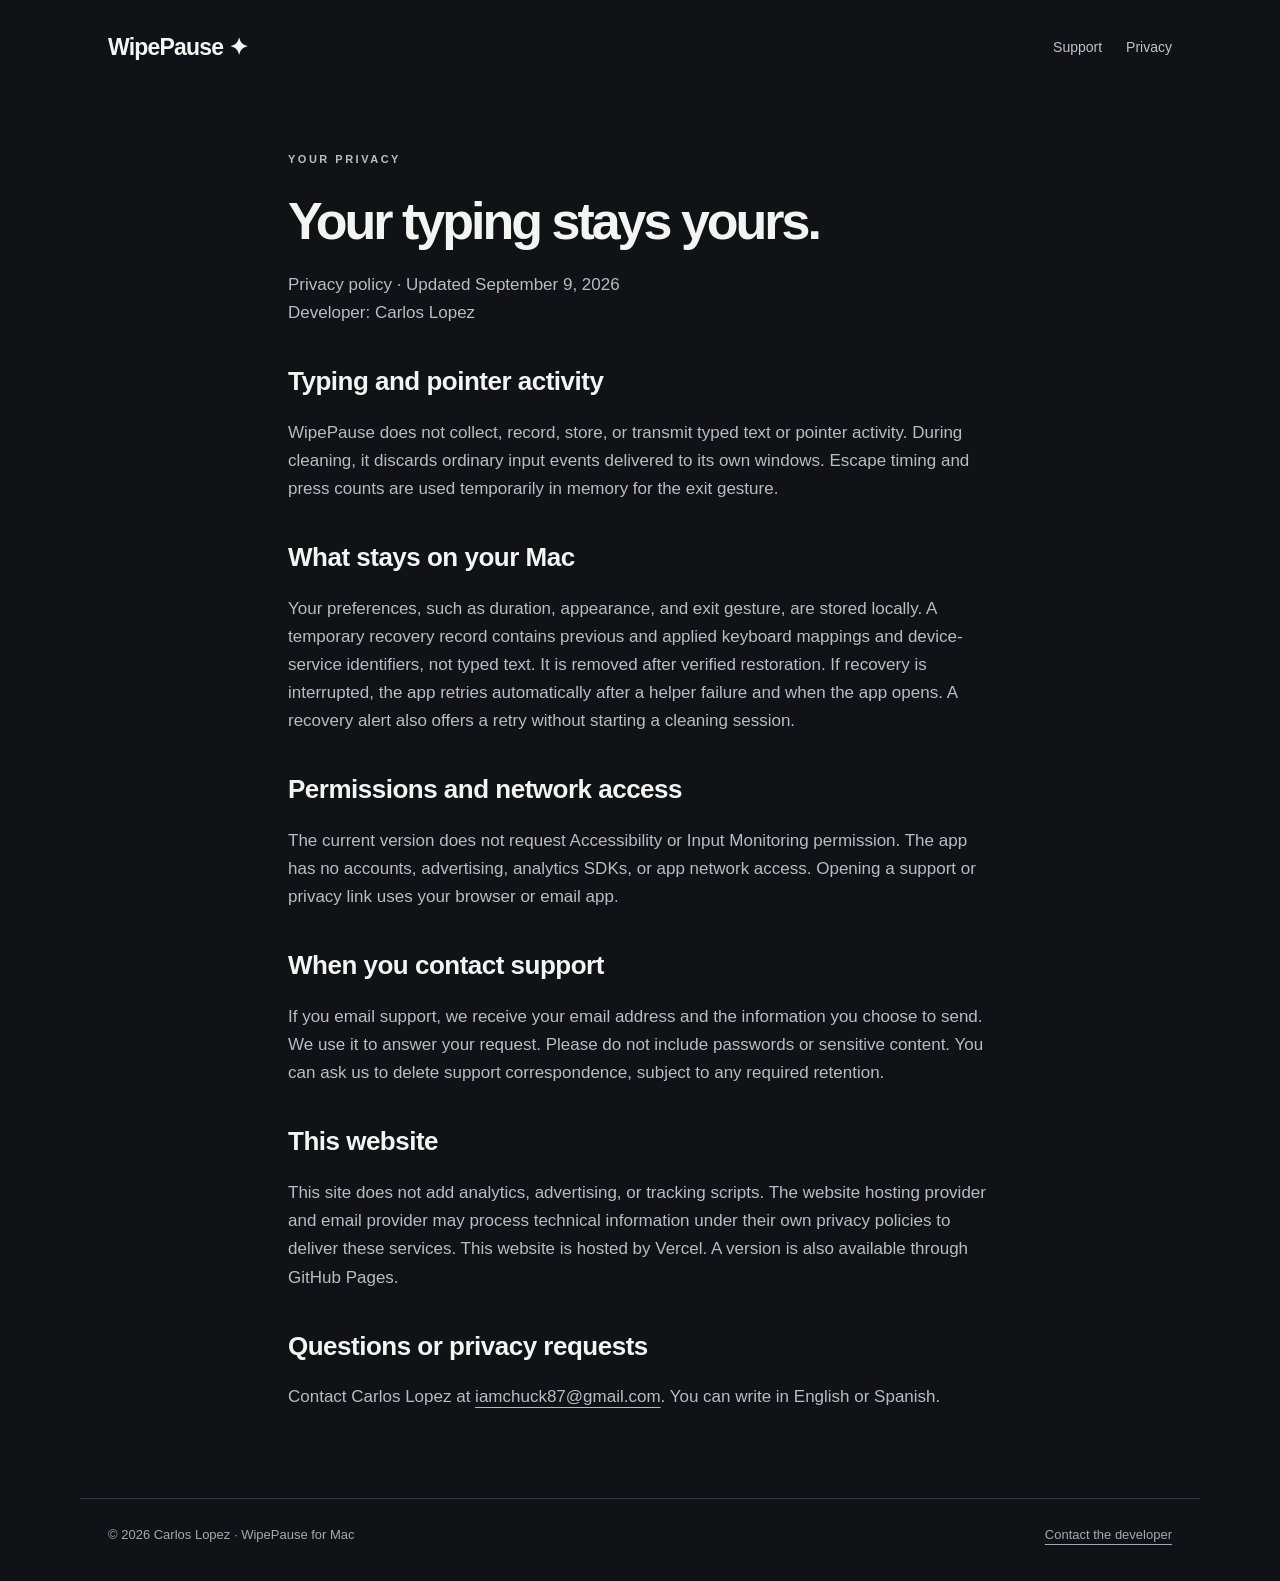
==== commit c0415000: "Update keyboard recovery support for build 8" ====
--- a/privacy.html
+++ b/privacy.html
@@ -1 +1 @@
-<!doctype html><html lang="en"><head><meta charset="utf-8"><meta name="viewport" content="width=device-width,initial-scale=1"><meta name="color-scheme" content="dark"><meta name="description" content="What WipePause stores locally, how support email is handled, and how to contact the developer."><meta property="og:title" content="WipePause — Privacy"><meta property="og:description" content="What WipePause stores locally, how support email is handled, and how to contact the developer."><title>WipePause — Privacy</title><link rel="stylesheet" href="styles.css"></head><body><a class="skip" href="#main">Skip to content</a><nav aria-label="Main navigation"><a class="brand" href="index.html">WipePause<span aria-hidden="true"> ✦</span></a><div class="navlinks"><a href="index.html#support">Support</a><a href="privacy.html">Privacy</a></div></nav><main id="main" class="prose"><span class="eyebrow">Your privacy</span><h1>Your typing stays yours.</h1><p>Privacy policy · Updated September 8, 2026<br>Developer: Carlos Lopez</p><h2>Typing and pointer activity</h2><p>WipePause does not collect, record, store, or transmit typed text or pointer activity. During cleaning, it discards ordinary input events delivered to its own windows. Escape timing and press counts are used temporarily in memory for the exit gesture.</p><h2>What stays on your Mac</h2><p>Your preferences, such as duration, appearance, and exit gesture, are stored locally. A temporary recovery record contains previous and applied keyboard mappings and device-service identifiers, not typed text. It is removed after verified restoration. If recovery is interrupted, it is retried when you start the next session.</p><h2>Permissions and network access</h2><p>The current version does not request Accessibility or Input Monitoring permission. The app has no accounts, advertising, analytics SDKs, or app network access. Opening a support or privacy link uses your browser or email app.</p><h2>When you contact support</h2><p>If you email support, we receive your email address and the information you choose to send. We use it to answer your request. Please do not include passwords or sensitive content. You can ask us to delete support correspondence, subject to any required retention.</p><h2>This website</h2><p>This site does not add analytics, advertising, or tracking scripts. The website hosting provider and email provider may process technical information under their own privacy policies to deliver these services. This website is hosted by Vercel. A version is also available through GitHub Pages.</p><h2>Questions or privacy requests</h2><p>Contact Carlos Lopez at <a href="mailto:iamchuck87@gmail.com?subject=WipePause%20privacy">iamchuck87@gmail.com</a>. You can write in English or Spanish.</p></main><footer><span>© 2026 Carlos Lopez · WipePause for Mac</span><a href="mailto:iamchuck87@gmail.com">Contact the developer</a></footer></body></html>+<!doctype html><html lang="en"><head><meta charset="utf-8"><meta name="viewport" content="width=device-width,initial-scale=1"><meta name="color-scheme" content="dark"><meta name="description" content="What WipePause stores locally, how support email is handled, and how to contact the developer."><meta property="og:title" content="WipePause — Privacy"><meta property="og:description" content="What WipePause stores locally, how support email is handled, and how to contact the developer."><title>WipePause — Privacy</title><link rel="stylesheet" href="styles.css"></head><body><a class="skip" href="#main">Skip to content</a><nav aria-label="Main navigation"><a class="brand" href="index.html">WipePause<span aria-hidden="true"> ✦</span></a><div class="navlinks"><a href="index.html#support">Support</a><a href="privacy.html">Privacy</a></div></nav><main id="main" class="prose"><span class="eyebrow">Your privacy</span><h1>Your typing stays yours.</h1><p>Privacy policy · Updated September 9, 2026<br>Developer: Carlos Lopez</p><h2>Typing and pointer activity</h2><p>WipePause does not collect, record, store, or transmit typed text or pointer activity. During cleaning, it discards ordinary input events delivered to its own windows. Escape timing and press counts are used temporarily in memory for the exit gesture.</p><h2>What stays on your Mac</h2><p>Your preferences, such as duration, appearance, and exit gesture, are stored locally. A temporary recovery record contains previous and applied keyboard mappings and device-service identifiers, not typed text. It is removed after verified restoration. If recovery is interrupted, the app retries automatically after a helper failure and when the app opens. A recovery alert also offers a retry without starting a cleaning session.</p><h2>Permissions and network access</h2><p>The current version does not request Accessibility or Input Monitoring permission. The app has no accounts, advertising, analytics SDKs, or app network access. Opening a support or privacy link uses your browser or email app.</p><h2>When you contact support</h2><p>If you email support, we receive your email address and the information you choose to send. We use it to answer your request. Please do not include passwords or sensitive content. You can ask us to delete support correspondence, subject to any required retention.</p><h2>This website</h2><p>This site does not add analytics, advertising, or tracking scripts. The website hosting provider and email provider may process technical information under their own privacy policies to deliver these services. This website is hosted by Vercel. A version is also available through GitHub Pages.</p><h2>Questions or privacy requests</h2><p>Contact Carlos Lopez at <a href="mailto:iamchuck87@gmail.com?subject=WipePause%20privacy">iamchuck87@gmail.com</a>. You can write in English or Spanish.</p></main><footer><span>© 2026 Carlos Lopez · WipePause for Mac</span><a href="mailto:iamchuck87@gmail.com">Contact the developer</a></footer></body></html>
